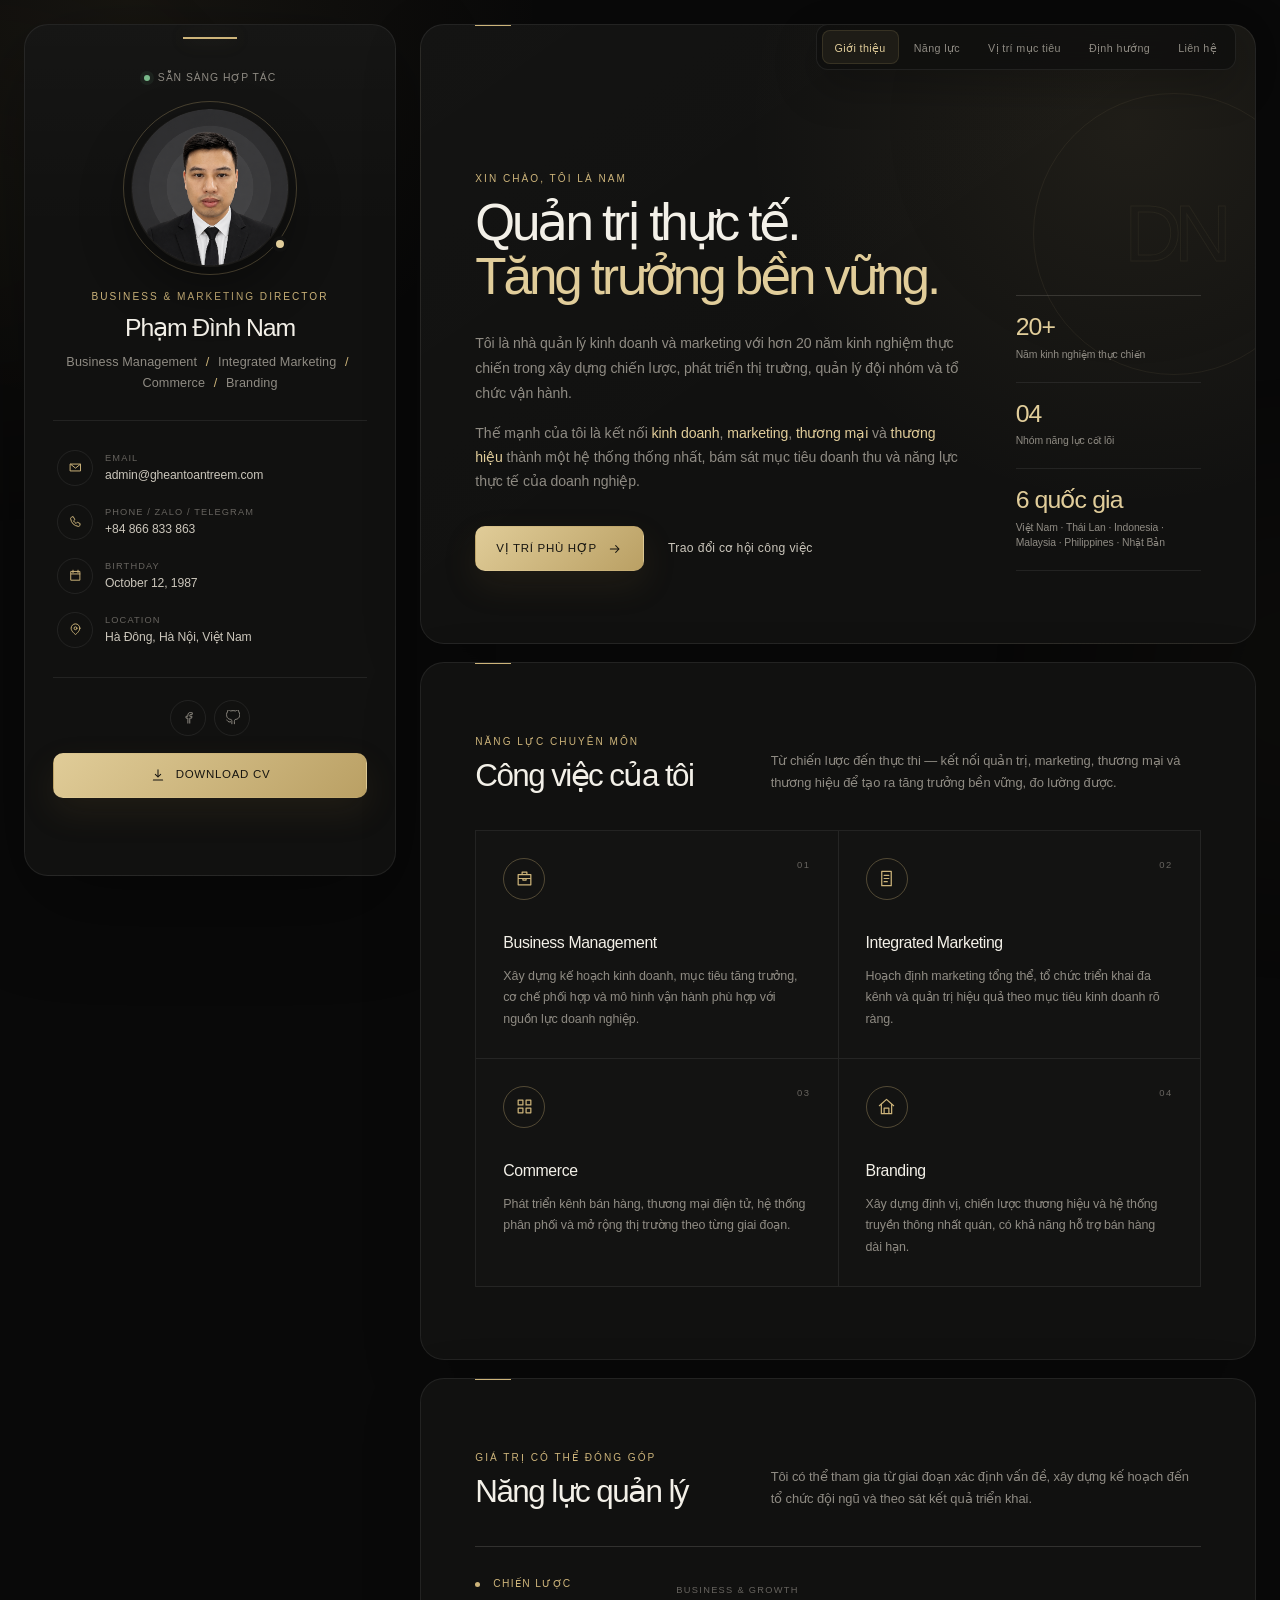
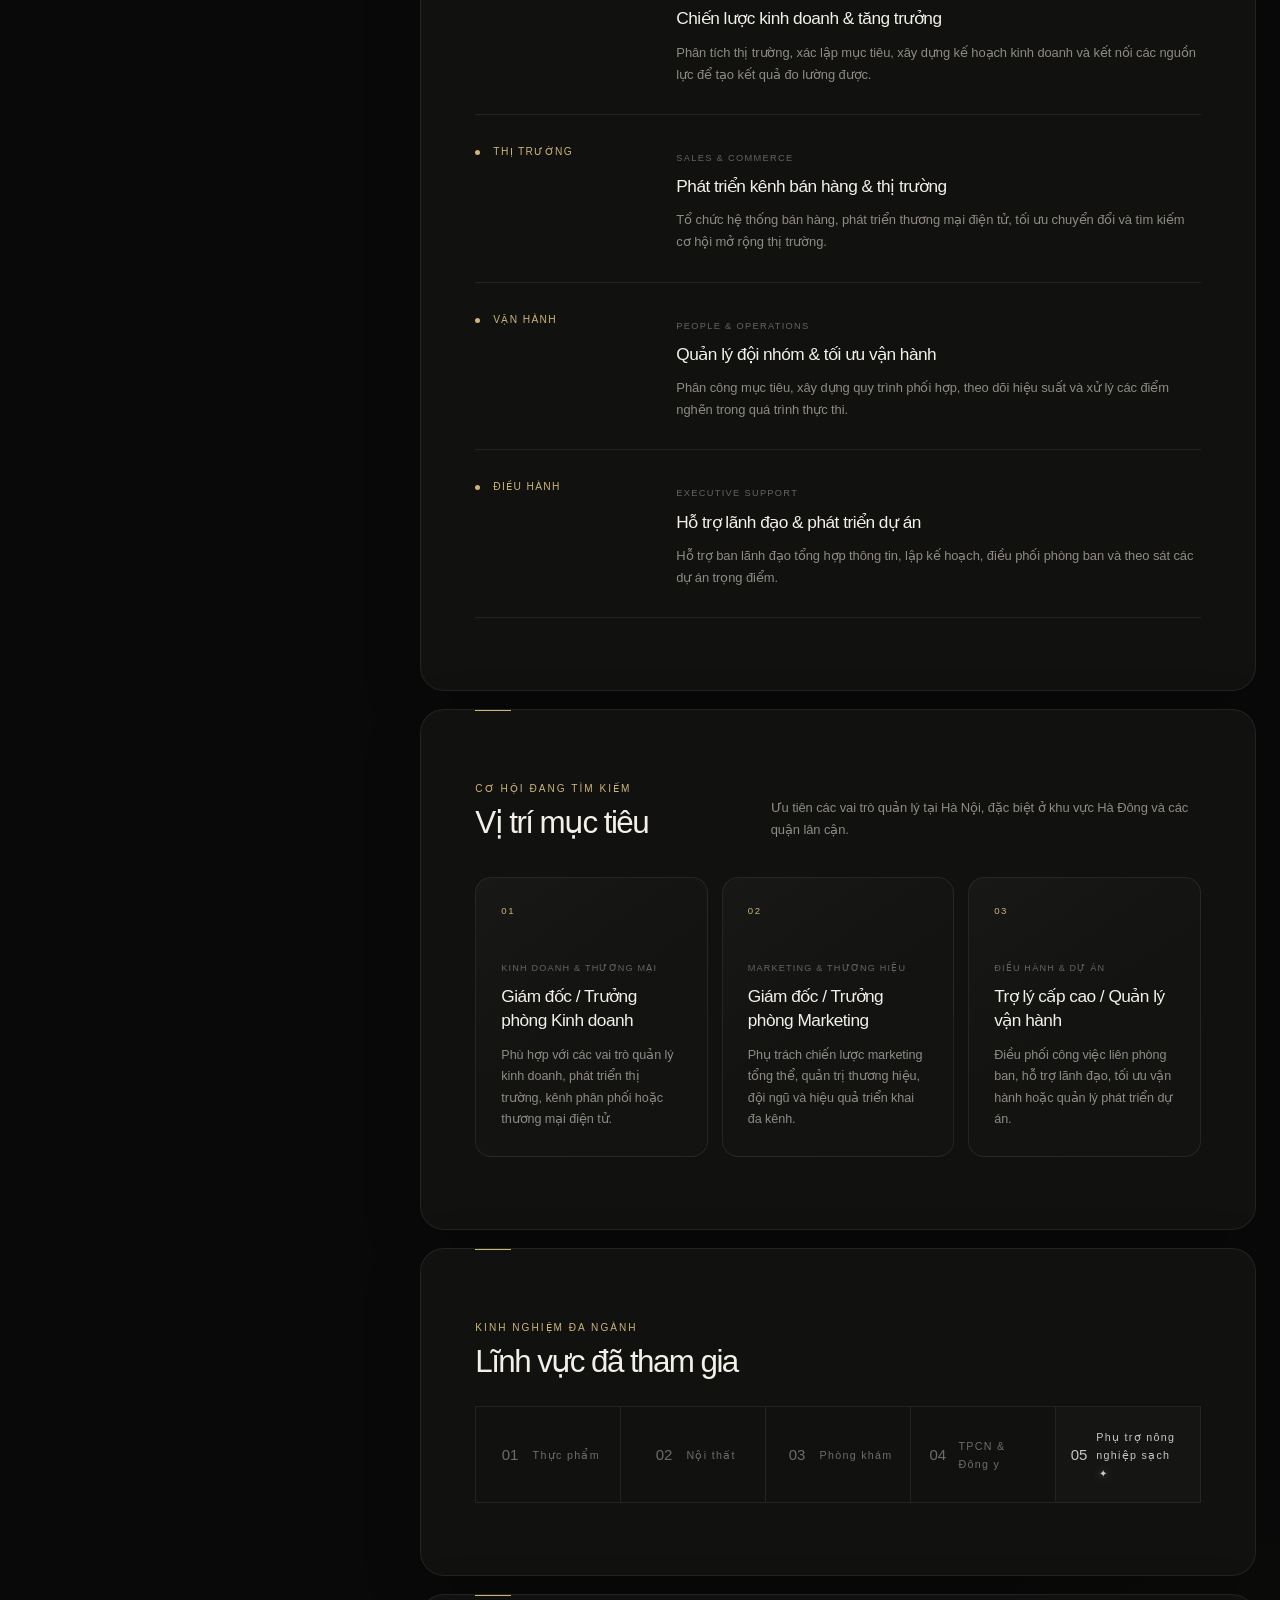
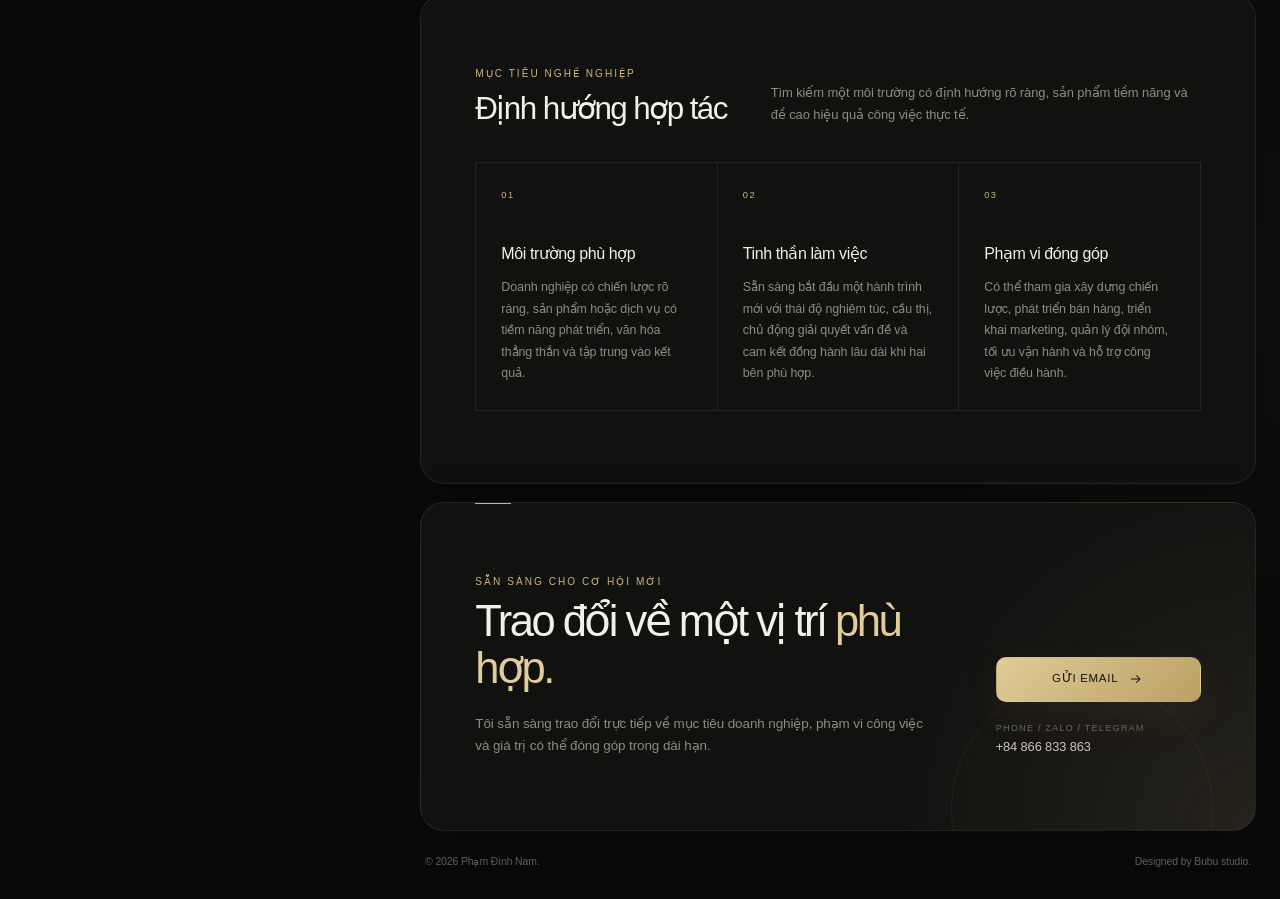
==== index.html @ d98afbf7 "Publish online CV" ====
<!doctype html>
<html lang="vi">
<head>
  <meta charset="utf-8">
  <meta name="viewport" content="width=device-width, initial-scale=1">
  <meta name="theme-color" content="#090909">
  <meta name="description" content="Portfolio của Phạm Đình Nam — Business & Marketing Director tại Hà Nội.">
  <title>Phạm Đình Nam — Business & Marketing Director</title>
  <link rel="stylesheet" href="styles.css?v=20260625-8">
  <script src="script.js" defer></script>
</head>
<body>
  <a class="skip-link" href="#main-content">Đi đến nội dung chính</a>

  <svg class="svg-sprite" aria-hidden="true">
    <symbol id="icon-mail" viewBox="0 0 24 24"><path d="M4 6.5h16v11H4z"/><path d="m4.5 7 7.5 6 7.5-6"/></symbol>
    <symbol id="icon-phone" viewBox="0 0 24 24"><path d="M8.5 4.5 11 9 8.8 11a15 15 0 0 0 4.2 4.2l2-2.2 4.5 2.5-.8 3.2c-.2.8-1 1.3-1.8 1.2A15.2 15.2 0 0 1 4.1 7.1C4 6.3 4.5 5.5 5.3 5.3z"/></symbol>
    <symbol id="icon-calendar" viewBox="0 0 24 24"><path d="M5 5.5h14v14H5z"/><path d="M8 3.5v4M16 3.5v4M5 9.5h14"/></symbol>
    <symbol id="icon-pin" viewBox="0 0 24 24"><path d="M19 10c0 5-7 10-7 10S5 15 5 10a7 7 0 1 1 14 0Z"/><circle cx="12" cy="10" r="2.3"/></symbol>
    <symbol id="icon-download" viewBox="0 0 24 24"><path d="M12 4v11m0 0 4-4m-4 4-4-4M5 19.5h14"/></symbol>
    <symbol id="icon-arrow" viewBox="0 0 24 24"><path d="M5 12h13m-5-5 5 5-5 5"/></symbol>
    <symbol id="icon-behance" viewBox="0 0 24 24"><path d="M4 6h7a4 4 0 0 1 0 8H4zm0 8h7.5a4 4 0 0 1 0 8H4zM15 8h5M14.5 16.5h6a4 4 0 1 0-1 3"/></symbol>
    <symbol id="icon-facebook" viewBox="0 0 24 24"><path d="M14 21v-8h3l.5-3H14V8.5c0-1 .4-1.5 1.7-1.5H18V4.3c-.7-.1-1.6-.3-2.8-.3C12.5 4 11 5.6 11 8.2V10H8v3h3v8"/></symbol>
    <symbol id="icon-github" viewBox="0 0 24 24"><path d="M9 19c-4.5 1.5-4.5-2.5-6-3m12 6v-3.9c0-1.1.4-2.1 1.1-2.9 3.6-.4 7.4-1.8 7.4-8A6.2 6.2 0 0 0 22 3c.1-1.2-.3-2.3-1-3 0 0-1.2-.4-4 1.5a15.8 15.8 0 0 0-8 0C6.2-.4 5 0 5 0c-.7.7-1.1 1.8-1 3a6.2 6.2 0 0 0-1.5 4.2c0 6.2 3.8 7.6 7.4 8 .7.8 1.1 1.8 1.1 2.9V22"/></symbol>
    <symbol id="icon-home" viewBox="0 0 24 24"><path d="m3 11 9-8 9 8"/><path d="M5.5 9.5V21h13V9.5M9 21v-7h6v7"/></symbol>
    <symbol id="icon-briefcase" viewBox="0 0 24 24"><path d="M4 7h16v13H4zM9 7V4h6v3M4 12h16M10 12v2h4v-2"/></symbol>
    <symbol id="icon-grid" viewBox="0 0 24 24"><rect x="4" y="4" width="6" height="6"/><rect x="14" y="4" width="6" height="6"/><rect x="4" y="14" width="6" height="6"/><rect x="14" y="14" width="6" height="6"/></symbol>
    <symbol id="icon-note" viewBox="0 0 24 24"><path d="M6 3h12v18H6zM9 8h6M9 12h6M9 16h4"/></symbol>
    <symbol id="icon-chat" viewBox="0 0 24 24"><path d="M4 5h16v12H9l-5 4z"/><path d="M8 10h8M8 13h5"/></symbol>
    <symbol id="icon-pen" viewBox="0 0 24 24"><path d="m4 20 4.5-1 10.8-10.8-3.5-3.5L5 15.5zM14.5 6l3.5 3.5"/></symbol>
    <symbol id="icon-cursor" viewBox="0 0 24 24"><path d="m5 3 14 9-6 1.5L10 20z"/></symbol>
    <symbol id="icon-wordpress" viewBox="0 0 24 24"><circle cx="12" cy="12" r="9"/><path d="m6.5 8 4 10 2.5-6-1.7-4m3.2 0 3 8M8 8h4M14 8h1"/></symbol>
    <symbol id="icon-code" viewBox="0 0 24 24"><path d="m8 7-5 5 5 5m8-10 5 5-5 5m-2-13-4 16"/></symbol>
  </svg>

  <div class="ambient ambient-one"></div>
  <div class="ambient ambient-two"></div>

  <div class="site-shell">
    <aside class="profile-card" aria-label="Thông tin cá nhân">
      <div class="profile-top">
        <div class="availability"><span></span>Sẵn sàng hợp tác</div>
        <div class="avatar-wrap">
          <div class="avatar">
            <img src="avatar.png" alt="Ảnh đại diện Phạm Đình Nam" width="1254" height="1254">
          </div>
          <span class="avatar-ring"></span>
        </div>
        <p class="eyebrow">Business &amp; Marketing Director</p>
        <h1>Phạm Đình Nam</h1>
        <p class="profile-role">Business Management <span>/</span> Integrated Marketing <span>/</span> Commerce <span>/</span> Branding</p>
      </div>

      <div class="profile-details">
        <a class="detail-row" href="mailto:admin@gheantoantreem.com">
          <span class="detail-icon"><svg><use href="#icon-mail"></use></svg></span>
          <span><small>Email</small><strong>admin@gheantoantreem.com</strong></span>
        </a>
        <a class="detail-row" href="tel:+84866833863">
          <span class="detail-icon"><svg><use href="#icon-phone"></use></svg></span>
          <span><small>Phone / Zalo / Telegram</small><strong>+84 866 833 863</strong></span>
        </a>
        <div class="detail-row">
          <span class="detail-icon"><svg><use href="#icon-calendar"></use></svg></span>
          <span><small>Birthday</small><strong>October 12, 1987</strong></span>
        </div>
        <div class="detail-row">
          <span class="detail-icon"><svg><use href="#icon-pin"></use></svg></span>
          <span><small>Location</small><strong>Hà Đông, Hà Nội, Việt Nam</strong></span>
        </div>
      </div>

      <div class="profile-actions">
        <div class="social-links" aria-label="Liên kết mạng xã hội">
          <a href="https://www.facebook.com/vsekya1460" target="_blank" rel="noreferrer" aria-label="Facebook">
            <svg><use href="#icon-facebook"></use></svg>
          </a>
          <a href="https://github.com/" target="_blank" rel="noreferrer" aria-label="GitHub">
            <svg><use href="#icon-github"></use></svg>
          </a>
        </div>
        <a class="button button-primary" href="cv-pham-dinh-nam.html" download="CV-Pham-Dinh-Nam.html">
          <svg><use href="#icon-download"></use></svg>
          Download CV
        </a>
      </div>
    </aside>

    <main id="main-content" class="main-card">
      <nav class="desktop-nav" aria-label="Điều hướng chính">
        <a class="active" href="#about">Giới thiệu</a>
        <a href="#experience">Năng lực</a>
        <a href="#portfolio">Vị trí mục tiêu</a>
        <a href="#blog">Định hướng</a>
        <a href="#contact">Liên hệ</a>
      </nav>

      <section id="about" class="section hero-section observed-section">
        <div class="hero-copy">
          <p class="section-kicker">Xin chào, tôi là Nam</p>
          <h2>Quản trị thực tế.<br><span>Tăng trưởng bền vững.</span></h2>
          <p class="hero-lead">Tôi là nhà quản lý kinh doanh và marketing với hơn 20 năm kinh nghiệm thực chiến trong xây dựng chiến lược, phát triển thị trường, quản lý đội nhóm và tổ chức vận hành.</p>
          <p>Thế mạnh của tôi là kết nối <a href="#services">kinh doanh</a>, <a href="#services">marketing</a>, <a href="#services">thương mại</a> và <a href="#services">thương hiệu</a> thành một hệ thống thống nhất, bám sát mục tiêu doanh thu và năng lực thực tế của doanh nghiệp.</p>
          <div class="hero-cta">
            <a class="button button-primary" href="#portfolio">Vị trí phù hợp <svg><use href="#icon-arrow"></use></svg></a>
            <a class="text-link" href="#contact">Trao đổi cơ hội công việc</a>
          </div>
        </div>
        <div class="hero-stats" aria-label="Điểm mạnh chuyên môn">
          <div><strong>20+</strong><span>Năm kinh nghiệm thực chiến</span></div>
          <div><strong>04</strong><span>Nhóm năng lực cốt lõi</span></div>
          <div><strong>6 quốc gia</strong><span>Việt Nam · Thái Lan · Indonesia · Malaysia · Philippines · Nhật Bản</span></div>
        </div>
      </section>

      <section id="services" class="section">
        <div class="section-heading">
          <div>
            <p class="section-kicker">Năng lực chuyên môn</p>
            <h2>Công việc của tôi</h2>
          </div>
          <p>Từ chiến lược đến thực thi — kết nối quản trị, marketing, thương mại và thương hiệu để tạo ra tăng trưởng bền vững, đo lường được.</p>
        </div>
        <div class="services-grid">
          <article class="service-card">
            <span class="service-number">01</span>
            <div class="service-icon"><svg><use href="#icon-briefcase"></use></svg></div>
            <h3>Business Management</h3>
            <p>Xây dựng kế hoạch kinh doanh, mục tiêu tăng trưởng, cơ chế phối hợp và mô hình vận hành phù hợp với nguồn lực doanh nghiệp.</p>
          </article>
          <article class="service-card">
            <span class="service-number">02</span>
            <div class="service-icon"><svg><use href="#icon-note"></use></svg></div>
            <h3>Integrated Marketing</h3>
            <p>Hoạch định marketing tổng thể, tổ chức triển khai đa kênh và quản trị hiệu quả theo mục tiêu kinh doanh rõ ràng.</p>
          </article>
          <article class="service-card">
            <span class="service-number">03</span>
            <div class="service-icon"><svg><use href="#icon-grid"></use></svg></div>
            <h3>Commerce</h3>
            <p>Phát triển kênh bán hàng, thương mại điện tử, hệ thống phân phối và mở rộng thị trường theo từng giai đoạn.</p>
          </article>
          <article class="service-card">
            <span class="service-number">04</span>
            <div class="service-icon"><svg><use href="#icon-home"></use></svg></div>
            <h3>Branding</h3>
            <p>Xây dựng định vị, chiến lược thương hiệu và hệ thống truyền thông nhất quán, có khả năng hỗ trợ bán hàng dài hạn.</p>
          </article>
        </div>
      </section>

      <section id="experience" class="section observed-section">
        <div class="section-heading">
          <div>
            <p class="section-kicker">Giá trị có thể đóng góp</p>
            <h2>Năng lực quản lý</h2>
          </div>
          <p>Tôi có thể tham gia từ giai đoạn xác định vấn đề, xây dựng kế hoạch đến tổ chức đội ngũ và theo sát kết quả triển khai.</p>
        </div>
        <div class="timeline">
          <article class="timeline-item">
            <div class="timeline-date">Chiến lược</div>
            <div class="timeline-content">
              <span>Business &amp; growth</span>
              <h3>Chiến lược kinh doanh &amp; tăng trưởng</h3>
              <p>Phân tích thị trường, xác lập mục tiêu, xây dựng kế hoạch kinh doanh và kết nối các nguồn lực để tạo kết quả đo lường được.</p>
            </div>
          </article>
          <article class="timeline-item">
            <div class="timeline-date">Thị trường</div>
            <div class="timeline-content">
              <span>Sales &amp; commerce</span>
              <h3>Phát triển kênh bán hàng &amp; thị trường</h3>
              <p>Tổ chức hệ thống bán hàng, phát triển thương mại điện tử, tối ưu chuyển đổi và tìm kiếm cơ hội mở rộng thị trường.</p>
            </div>
          </article>
          <article class="timeline-item">
            <div class="timeline-date">Vận hành</div>
            <div class="timeline-content">
              <span>People &amp; operations</span>
              <h3>Quản lý đội nhóm &amp; tối ưu vận hành</h3>
              <p>Phân công mục tiêu, xây dựng quy trình phối hợp, theo dõi hiệu suất và xử lý các điểm nghẽn trong quá trình thực thi.</p>
            </div>
          </article>
          <article class="timeline-item">
            <div class="timeline-date">Điều hành</div>
            <div class="timeline-content">
              <span>Executive support</span>
              <h3>Hỗ trợ lãnh đạo &amp; phát triển dự án</h3>
              <p>Hỗ trợ ban lãnh đạo tổng hợp thông tin, lập kế hoạch, điều phối phòng ban và theo sát các dự án trọng điểm.</p>
            </div>
          </article>
        </div>
      </section>

      <section id="portfolio" class="section observed-section">
        <div class="section-heading">
          <div>
            <p class="section-kicker">Cơ hội đang tìm kiếm</p>
            <h2>Vị trí mục tiêu</h2>
          </div>
          <p>Ưu tiên các vai trò quản lý tại Hà Nội, đặc biệt ở khu vực Hà Đông và các quận lân cận.</p>
        </div>
        <div class="role-target-grid">
          <article class="role-target-card">
            <span>01</span>
            <div>
              <small>Kinh doanh &amp; thương mại</small>
              <h3>Giám đốc / Trưởng phòng Kinh doanh</h3>
              <p>Phù hợp với các vai trò quản lý kinh doanh, phát triển thị trường, kênh phân phối hoặc thương mại điện tử.</p>
            </div>
          </article>
          <article class="role-target-card">
            <span>02</span>
            <div>
              <small>Marketing &amp; thương hiệu</small>
              <h3>Giám đốc / Trưởng phòng Marketing</h3>
              <p>Phụ trách chiến lược marketing tổng thể, quản trị thương hiệu, đội ngũ và hiệu quả triển khai đa kênh.</p>
            </div>
          </article>
          <article class="role-target-card">
            <span>03</span>
            <div>
              <small>Điều hành &amp; dự án</small>
              <h3>Trợ lý cấp cao / Quản lý vận hành</h3>
              <p>Điều phối công việc liên phòng ban, hỗ trợ lãnh đạo, tối ưu vận hành hoặc quản lý phát triển dự án.</p>
            </div>
          </article>
        </div>
      </section>

      <section class="section partners-section">
        <div class="section-heading compact">
          <div>
            <p class="section-kicker">Kinh nghiệm đa ngành</p>
            <h2>Lĩnh vực đã tham gia</h2>
          </div>
        </div>
        <div class="partner-scroll" aria-label="Các lĩnh vực kinh nghiệm">
          <div class="partner-logo"><span class="logo-symbol">01</span><strong>Thực phẩm</strong></div>
          <div class="partner-logo"><span class="logo-symbol">02</span><strong>Nội thất</strong></div>
          <div class="partner-logo"><span class="logo-symbol">03</span><strong>Phòng khám</strong></div>
          <div class="partner-logo"><span class="logo-symbol">04</span><strong>TPCN &amp; Đông y</strong></div>
          <div class="partner-logo partner-priority"><span class="logo-symbol">05</span><strong>Phụ trợ nông nghiệp sạch <span class="priority-star" aria-label="Lĩnh vực ưu tiên">✦</span></strong></div>
        </div>
      </section>

      <section id="blog" class="section observed-section">
        <div class="section-heading">
          <div>
            <p class="section-kicker">Mục tiêu nghề nghiệp</p>
            <h2>Định hướng hợp tác</h2>
          </div>
          <p>Tìm kiếm một môi trường có định hướng rõ ràng, sản phẩm tiềm năng và đề cao hiệu quả công việc thực tế.</p>
        </div>
        <div class="career-note-grid">
          <article class="career-note">
            <span>01</span>
            <h3>Môi trường phù hợp</h3>
            <p>Doanh nghiệp có chiến lược rõ ràng, sản phẩm hoặc dịch vụ có tiềm năng phát triển, văn hóa thẳng thắn và tập trung vào kết quả.</p>
          </article>
          <article class="career-note">
            <span>02</span>
            <h3>Tinh thần làm việc</h3>
            <p>Sẵn sàng bắt đầu một hành trình mới với thái độ nghiêm túc, cầu thị, chủ động giải quyết vấn đề và cam kết đồng hành lâu dài khi hai bên phù hợp.</p>
          </article>
          <article class="career-note">
            <span>03</span>
            <h3>Phạm vi đóng góp</h3>
            <p>Có thể tham gia xây dựng chiến lược, phát triển bán hàng, triển khai marketing, quản lý đội nhóm, tối ưu vận hành và hỗ trợ công việc điều hành.</p>
          </article>
        </div>
      </section>

      <section id="contact" class="section contact-section observed-section">
        <div class="contact-copy">
          <p class="section-kicker">Sẵn sàng cho cơ hội mới</p>
          <h2>Trao đổi về một vị trí <span>phù hợp.</span></h2>
          <p>Tôi sẵn sàng trao đổi trực tiếp về mục tiêu doanh nghiệp, phạm vi công việc và giá trị có thể đóng góp trong dài hạn.</p>
        </div>
        <div class="contact-actions">
          <a class="button button-primary" href="mailto:admin@gheantoantreem.com">Gửi email <svg><use href="#icon-arrow"></use></svg></a>
          <a class="contact-phone" href="tel:+84866833863"><small>Phone / Zalo / Telegram</small><strong>+84 866 833 863</strong></a>
        </div>
      </section>

      <footer class="footer">
        <p>© <span id="current-year">2026</span> Phạm Đình Nam.</p>
        <p>Designed by Bubu studio.</p>
      </footer>
    </main>
  </div>

  <nav class="bottom-nav" aria-label="Điều hướng mobile">
    <a class="active" href="#about"><svg><use href="#icon-home"></use></svg><span>Giới thiệu</span></a>
    <a href="#experience"><svg><use href="#icon-briefcase"></use></svg><span>Năng lực</span></a>
    <a href="#portfolio"><svg><use href="#icon-grid"></use></svg><span>Vị trí</span></a>
    <a href="#blog"><svg><use href="#icon-note"></use></svg><span>Định hướng</span></a>
    <a href="#contact"><svg><use href="#icon-chat"></use></svg><span>Liên hệ</span></a>
  </nav>
</body>
</html>
---- styles.css ----
:root {
  --bg: #090909;
  --panel: #111110;
  --panel-raised: #151514;
  --surface: #191918;
  --surface-soft: #131312;
  --text: #f3f0e8;
  --text-soft: #cbc6bb;
  --muted: #8f8b83;
  --muted-dark: #67645f;
  --champagne: #cdb47a;
  --champagne-light: #e1cd9a;
  --champagne-soft: rgba(205, 180, 122, .09);
  --line: rgba(243, 240, 232, .08);
  --line-strong: rgba(243, 240, 232, .14);
  --line-gold: rgba(205, 180, 122, .34);
  --shadow: 0 30px 90px rgba(0, 0, 0, .35);
  --radius-xl: 24px;
  --radius-lg: 16px;
  --radius-md: 12px;
  --max-width: 1440px;
  --ease: cubic-bezier(.22, .75, .25, 1);
}

* {
  box-sizing: border-box;
}

html {
  scroll-behavior: smooth;
  scroll-padding-top: 100px;
}

body {
  margin: 0;
  color: var(--text);
  background:
    radial-gradient(circle at 10% 0%, rgba(205, 180, 122, .07), transparent 26rem),
    radial-gradient(circle at 100% 85%, rgba(205, 180, 122, .035), transparent 28rem),
    var(--bg);
  font-family: "Helvetica Neue", "SF Pro Display", Helvetica, Arial, sans-serif;
  font-size: 15px;
  font-weight: 400;
  line-height: 1.7;
  letter-spacing: -.006em;
  -webkit-font-smoothing: antialiased;
  text-rendering: optimizeLegibility;
}

body::before {
  position: fixed;
  inset: 0;
  z-index: -2;
  pointer-events: none;
  content: "";
  opacity: .16;
  background-image:
    linear-gradient(rgba(255, 255, 255, .012) 1px, transparent 1px),
    linear-gradient(90deg, rgba(255, 255, 255, .012) 1px, transparent 1px);
  background-size: 72px 72px;
  mask-image: linear-gradient(to bottom, #000, transparent 75%);
}

a {
  color: inherit;
  text-decoration: none;
}

a,
button {
  -webkit-tap-highlight-color: transparent;
}

a:focus-visible,
button:focus-visible {
  outline: 1px solid var(--champagne-light);
  outline-offset: 4px;
}

svg {
  width: 1.25rem;
  height: 1.25rem;
  fill: none;
  stroke: currentColor;
  stroke-width: 1.55;
  stroke-linecap: round;
  stroke-linejoin: round;
}

.svg-sprite {
  position: absolute;
  width: 0;
  height: 0;
  overflow: hidden;
}

.skip-link {
  position: fixed;
  top: 12px;
  left: 12px;
  z-index: 100;
  padding: 9px 14px;
  color: #111;
  background: var(--champagne-light);
  border-radius: 8px;
  transform: translateY(-160%);
}

.skip-link:focus {
  transform: translateY(0);
}

.ambient {
  position: fixed;
  z-index: -1;
  width: 22rem;
  height: 22rem;
  pointer-events: none;
  background: var(--champagne);
  border-radius: 50%;
  filter: blur(130px);
  opacity: .035;
}

.ambient-one {
  top: 5%;
  left: -12rem;
}

.ambient-two {
  right: -12rem;
  bottom: 5%;
}

.site-shell {
  display: grid;
  grid-template-columns: minmax(330px, 372px) minmax(0, 1fr);
  gap: 24px;
  width: min(calc(100% - 48px), var(--max-width));
  margin: 0 auto;
  padding: 24px 0;
  align-items: start;
}

.profile-card {
  position: sticky;
  top: 24px;
  height: calc(100vh - 48px);
  min-height: 0;
  padding: 12px 28px 28px;
  overflow-x: hidden;
  overflow-y: auto;
  scrollbar-width: thin;
  scrollbar-color: rgba(205, 180, 122, .25) transparent;
  background:
    linear-gradient(180deg, rgba(255, 255, 255, .018), transparent 25%),
    var(--panel);
  border: 1px solid var(--line);
  border-radius: var(--radius-xl);
  box-shadow: var(--shadow);
}

.profile-card::-webkit-scrollbar {
  width: 4px;
}

.profile-card::-webkit-scrollbar-thumb {
  background: rgba(205, 180, 122, .25);
  border-radius: 99px;
}

.profile-card::before {
  display: block;
  width: 54px;
  height: 2px;
  margin: 0 auto 24px;
  content: "";
  background: var(--champagne);
  box-shadow: 0 0 20px rgba(205, 180, 122, .25);
}

.profile-top {
  padding: 0 0 25px;
  text-align: center;
  border-bottom: 1px solid var(--line);
}

.availability {
  display: inline-flex;
  gap: 8px;
  align-items: center;
  margin-bottom: 22px;
  color: var(--muted);
  font-size: .65rem;
  font-weight: 500;
  letter-spacing: .09em;
  text-transform: uppercase;
}

.availability span {
  width: 6px;
  height: 6px;
  background: #79b98a;
  border-radius: 50%;
  box-shadow: 0 0 0 4px rgba(121, 185, 138, .08);
}

.avatar-wrap {
  position: relative;
  width: 158px;
  height: 158px;
  margin: 0 auto 23px;
}

.avatar-wrap::before {
  position: absolute;
  inset: -8px;
  z-index: 2;
  pointer-events: none;
  content: "";
  border: 1px solid rgba(205, 180, 122, .28);
  border-radius: 50%;
}

.avatar {
  position: relative;
  z-index: 1;
  display: grid;
  width: 100%;
  height: 100%;
  overflow: hidden;
  color: #171612;
  background: #1b1a18;
  border: 0;
  border-radius: 50%;
  box-shadow: 0 22px 50px rgba(0, 0, 0, .38);
  place-items: center;
}

.avatar::before,
.avatar::after {
  display: none;
}

.avatar::before {
  right: -28px;
  bottom: -30px;
  width: 120px;
  height: 120px;
  background: rgba(255, 255, 255, .13);
}

.avatar::after {
  top: -38px;
  left: -22px;
  width: 100px;
  height: 100px;
  border: 1px solid rgba(20, 20, 20, .14);
}

.avatar span {
  position: relative;
  z-index: 2;
  font-size: 3.1rem;
  font-weight: 600;
  line-height: 1;
  letter-spacing: -.1em;
}

.avatar img {
  position: relative;
  z-index: 2;
  display: block;
  width: 100%;
  height: 100%;
  object-fit: cover;
  object-position: center;
}

.avatar-ring {
  position: absolute;
  right: 1px;
  bottom: 15px;
  z-index: 3;
  width: 16px;
  height: 16px;
  background: var(--champagne-light);
  border: 4px solid var(--panel);
  border-radius: 50%;
}

.eyebrow,
.section-kicker {
  margin: 0 0 9px;
  color: var(--champagne);
  font-size: .63rem;
  font-weight: 500;
  letter-spacing: .2em;
  line-height: 1.4;
  text-transform: uppercase;
}

.profile-top h1 {
  margin: 0;
  font-size: clamp(1.55rem, 1.8vw, 1.82rem);
  font-weight: 500;
  line-height: 1.2;
  letter-spacing: -.045em;
}

.profile-role {
  margin: 9px 0 0;
  color: var(--muted);
  font-size: .79rem;
  letter-spacing: .01em;
}

.profile-role span {
  padding: 0 5px;
  color: var(--champagne);
}

.profile-details {
  display: grid;
  gap: 4px;
  padding: 22px 0;
  border-bottom: 1px solid var(--line);
}

.detail-row {
  display: grid;
  grid-template-columns: 36px minmax(0, 1fr);
  gap: 12px;
  align-items: center;
  min-width: 0;
  padding: 7px 4px;
  border-radius: 9px;
  transition: background .2s ease;
}

a.detail-row:hover {
  background: rgba(255, 255, 255, .025);
}

a.detail-row:hover strong {
  color: var(--champagne-light);
}

.detail-icon {
  display: grid;
  width: 36px;
  height: 36px;
  color: var(--champagne);
  border: 1px solid var(--line);
  border-radius: 50%;
  place-items: center;
}

.detail-icon svg {
  width: 15px;
  height: 15px;
}

.detail-row span:last-child {
  min-width: 0;
}

.detail-row small,
.detail-row strong {
  display: block;
}

.detail-row small {
  margin-bottom: 1px;
  color: var(--muted-dark);
  font-size: .58rem;
  font-weight: 500;
  letter-spacing: .12em;
  line-height: 1.4;
  text-transform: uppercase;
}

.detail-row strong {
  overflow: hidden;
  color: var(--text-soft);
  font-size: .76rem;
  font-weight: 400;
  line-height: 1.5;
  text-overflow: ellipsis;
  transition: color .2s ease;
}

.profile-actions {
  display: grid;
  gap: 17px;
  padding-top: 22px;
}

.social-links {
  display: flex;
  gap: 8px;
  justify-content: center;
}

.social-links a {
  display: grid;
  width: 36px;
  height: 36px;
  color: var(--muted);
  border: 1px solid var(--line);
  border-radius: 50%;
  place-items: center;
  transition: color .22s ease, border-color .22s ease, transform .22s var(--ease);
}

.social-links a:hover {
  color: var(--champagne-light);
  border-color: var(--line-gold);
  transform: translateY(-2px);
}

.social-links svg {
  width: 15px;
  height: 15px;
}

.button {
  display: inline-flex;
  gap: 10px;
  align-items: center;
  justify-content: center;
  min-height: 45px;
  padding: 0 20px;
  color: var(--text);
  background: transparent;
  border: 1px solid var(--line-strong);
  border-radius: 10px;
  font-size: .72rem;
  font-weight: 500;
  letter-spacing: .06em;
  line-height: 1;
  text-transform: uppercase;
  transition: transform .22s var(--ease), border-color .22s ease, background .22s ease, color .22s ease;
}

.button:hover {
  transform: translateY(-2px);
}

.button-primary {
  color: #171510;
  background: linear-gradient(135deg, #e0cc98, #baa064);
  border-color: transparent;
  box-shadow: 0 14px 34px rgba(141, 112, 51, .13);
}

.button-primary:hover {
  background: linear-gradient(135deg, #ead9ad, #cbb174);
  box-shadow: 0 16px 38px rgba(141, 112, 51, .19);
}

.button svg {
  width: 16px;
  height: 16px;
  transition: transform .22s var(--ease);
}

.button:hover svg {
  transform: translateX(3px);
}

.main-card {
  position: relative;
  min-width: 0;
  align-self: start;
}

.desktop-nav {
  position: sticky;
  top: 24px;
  z-index: 20;
  display: flex;
  gap: 2px;
  height: 46px;
  width: max-content;
  max-width: calc(100% - 48px);
  margin: 0 20px -46px auto;
  padding: 5px;
  background: rgba(15, 15, 14, .82);
  border: 1px solid var(--line);
  border-radius: 12px;
  box-shadow: 0 16px 44px rgba(0, 0, 0, .24);
  backdrop-filter: blur(18px);
}

.desktop-nav a {
  padding: 8px 12px;
  color: var(--muted);
  border: 1px solid transparent;
  border-radius: 8px;
  font-size: .67rem;
  font-weight: 500;
  letter-spacing: .035em;
  transition: color .2s ease, background .2s ease, border-color .2s ease;
}

.desktop-nav a:hover {
  color: var(--text);
}

.desktop-nav a.active {
  color: var(--champagne-light);
  background: rgba(205, 180, 122, .075);
  border-color: rgba(205, 180, 122, .14);
}

.section {
  position: relative;
  padding: 72px 6.5%;
  background: var(--panel);
  border: 1px solid var(--line);
  border-radius: var(--radius-xl);
  box-shadow: 0 18px 60px rgba(0, 0, 0, .18);
  scroll-margin-top: 90px;
}

.section + .section {
  margin-top: 18px;
}

.section::before {
  position: absolute;
  top: 0;
  left: 6.5%;
  width: 36px;
  height: 1px;
  content: "";
  background: var(--champagne);
}

.hero-section {
  display: grid;
  grid-template-columns: minmax(0, 1fr) 185px;
  gap: 7%;
  align-items: end;
  min-height: 620px;
  padding-top: 110px;
  overflow: hidden;
  background:
    radial-gradient(circle at 85% 16%, rgba(205, 180, 122, .08), transparent 24rem),
    linear-gradient(145deg, rgba(255, 255, 255, .012), transparent 55%),
    var(--panel);
}

.hero-section::after {
  position: absolute;
  top: 68px;
  right: -60px;
  width: 280px;
  height: 280px;
  pointer-events: none;
  content: "DN";
  color: transparent;
  border: 1px solid rgba(205, 180, 122, .08);
  border-radius: 50%;
  font-size: 5rem;
  font-weight: 300;
  letter-spacing: -.1em;
  line-height: 280px;
  text-align: center;
  -webkit-text-stroke: 1px rgba(205, 180, 122, .07);
}

.hero-copy {
  position: relative;
  z-index: 1;
  max-width: 700px;
}

.hero-copy h2 {
  margin: 0 0 27px;
  max-width: 650px;
  font-size: clamp(2.65rem, 4vw, 4.35rem);
  font-weight: 400;
  line-height: 1.06;
  letter-spacing: -.06em;
}

.hero-copy h2 span,
.contact-copy h2 span {
  color: var(--champagne-light);
  font-weight: 300;
}

.hero-copy > p:not(.section-kicker) {
  max-width: 630px;
  margin: 0 0 16px;
  color: var(--muted);
  font-size: .88rem;
}

.hero-copy .hero-lead {
  color: var(--text-soft);
  font-size: clamp(.96rem, 1.1vw, 1.05rem);
  line-height: 1.78;
}

.hero-copy p a {
  position: relative;
  color: var(--champagne-light);
}

.hero-copy p a::after,
.text-link::after {
  position: absolute;
  right: 0;
  bottom: -2px;
  left: 0;
  height: 1px;
  content: "";
  background: currentColor;
  transform: scaleX(0);
  transform-origin: right;
  transition: transform .25s var(--ease);
}

.hero-copy p a:hover::after,
.text-link:hover::after {
  transform: scaleX(1);
  transform-origin: left;
}

.hero-cta {
  display: flex;
  gap: 24px;
  align-items: center;
  margin-top: 32px;
}

.text-link {
  position: relative;
  display: inline-flex;
  gap: 8px;
  align-items: center;
  color: var(--text-soft);
  font-size: .76rem;
  font-weight: 500;
  letter-spacing: .03em;
}

.text-link svg {
  width: 15px;
}

.hero-stats {
  position: relative;
  z-index: 1;
  display: grid;
  border-top: 1px solid var(--line-strong);
}

.hero-stats div {
  padding: 19px 0;
  border-bottom: 1px solid var(--line);
}

.hero-stats strong,
.hero-stats span {
  display: block;
}

.hero-stats strong {
  margin-bottom: 7px;
  color: var(--champagne-light);
  font-size: 1.55rem;
  font-weight: 300;
  line-height: 1;
  letter-spacing: -.035em;
}

.hero-stats span {
  color: var(--muted);
  font-size: .65rem;
  line-height: 1.5;
}

.section-heading {
  display: flex;
  gap: 40px;
  align-items: end;
  justify-content: space-between;
  margin-bottom: 36px;
}

.section-heading.compact {
  margin-bottom: 27px;
}

.section-heading h2 {
  margin: 0;
  font-size: clamp(1.85rem, 2.45vw, 2.65rem);
  font-weight: 400;
  line-height: 1.14;
  letter-spacing: -.05em;
}

.section-heading > p {
  max-width: 430px;
  margin: 0;
  color: var(--muted);
  font-size: .81rem;
}

.services-grid {
  display: grid;
  grid-template-columns: repeat(2, minmax(0, 1fr));
  border-top: 1px solid var(--line);
  border-left: 1px solid var(--line);
}

.service-card {
  position: relative;
  min-height: 228px;
  padding: 27px;
  overflow: hidden;
  background: rgba(255, 255, 255, .008);
  border-right: 1px solid var(--line);
  border-bottom: 1px solid var(--line);
  transition: background .28s ease, box-shadow .28s ease;
}

.service-card::after {
  position: absolute;
  right: -80px;
  bottom: -90px;
  width: 170px;
  height: 170px;
  content: "";
  background: var(--champagne);
  border-radius: 50%;
  filter: blur(80px);
  opacity: 0;
  transition: opacity .3s ease;
}

.service-card:hover {
  z-index: 1;
  background: rgba(205, 180, 122, .035);
  box-shadow: inset 0 0 0 1px rgba(205, 180, 122, .16);
}

.service-card:hover::after {
  opacity: .06;
}

.service-number {
  position: absolute;
  top: 26px;
  right: 27px;
  color: var(--muted-dark);
  font-size: .59rem;
  font-weight: 500;
  letter-spacing: .16em;
}

.service-icon {
  display: grid;
  width: 42px;
  height: 42px;
  margin-bottom: 30px;
  color: var(--champagne);
  border: 1px solid var(--line-gold);
  border-radius: 50%;
  place-items: center;
}

.service-icon svg {
  width: 19px;
  height: 19px;
}

.service-card h3 {
  margin: 0 0 9px;
  font-size: .99rem;
  font-weight: 500;
  letter-spacing: -.025em;
}

.service-card p {
  max-width: 360px;
  margin: 0;
  color: var(--muted);
  font-size: .78rem;
  line-height: 1.72;
}

.timeline {
  border-top: 1px solid var(--line-strong);
}

.timeline-item {
  position: relative;
  display: grid;
  grid-template-columns: 145px 1fr;
  gap: 38px;
  padding: 28px 0 28px 18px;
  border-bottom: 1px solid var(--line);
  transition: background .22s ease;
}

.timeline-item::before {
  position: absolute;
  top: 35px;
  left: 0;
  width: 5px;
  height: 5px;
  content: "";
  background: var(--champagne);
  border-radius: 50%;
}

.timeline-item:hover {
  background: linear-gradient(90deg, rgba(205, 180, 122, .035), transparent 60%);
}

.timeline-date {
  color: var(--champagne);
  font-size: .64rem;
  font-weight: 500;
  letter-spacing: .13em;
  text-transform: uppercase;
}

.timeline-content span {
  color: var(--muted-dark);
  font-size: .58rem;
  font-weight: 500;
  letter-spacing: .14em;
  text-transform: uppercase;
}

.timeline-content h3 {
  margin: 4px 0 8px;
  font-size: 1.08rem;
  font-weight: 500;
  letter-spacing: -.03em;
}

.timeline-content p {
  max-width: 680px;
  margin: 0;
  color: var(--muted);
  font-size: .81rem;
}

.portfolio-grid {
  display: grid;
  grid-template-columns: repeat(2, minmax(0, 1fr));
  gap: 14px;
}

.project-featured {
  grid-column: 1 / -1;
}

.project-card {
  overflow: hidden;
  background: var(--surface-soft);
  border: 1px solid var(--line);
  border-radius: var(--radius-lg);
  transition: border-color .3s ease, transform .3s var(--ease), box-shadow .3s ease;
}

.project-card:hover {
  border-color: var(--line-gold);
  box-shadow: 0 24px 55px rgba(0, 0, 0, .24);
  transform: translateY(-3px);
}

.project-visual {
  position: relative;
  display: grid;
  min-height: 270px;
  overflow: hidden;
  border-bottom: 1px solid var(--line);
  place-items: center;
}

.project-featured .project-visual {
  min-height: 345px;
}

.visual-one {
  background:
    linear-gradient(rgba(255,255,255,.018) 1px, transparent 1px),
    linear-gradient(90deg, rgba(255,255,255,.018) 1px, transparent 1px),
    radial-gradient(circle at 78% 18%, rgba(205, 180, 122, .2), transparent 26%),
    linear-gradient(135deg, #252420, #0e0e0d 75%);
  background-size: 44px 44px, 44px 44px, auto, auto;
}

.mock-window {
  position: relative;
  display: block;
  width: 70%;
  height: 70%;
  padding: 30px;
  background: rgba(8, 8, 8, .9);
  border: 1px solid rgba(255, 255, 255, .13);
  border-radius: 10px;
  box-shadow: 30px 35px 70px rgba(0, 0, 0, .35);
  transform: perspective(900px) rotateY(-5deg) rotateX(3deg);
}

.mock-window i {
  display: inline-block;
  width: 5px;
  height: 5px;
  margin-right: 4px;
  background: #56544f;
  border-radius: 50%;
}

.mock-window b {
  position: absolute;
  bottom: 32px;
  left: 32px;
  color: var(--champagne-light);
  font-size: clamp(1.8rem, 4.4vw, 3.9rem);
  font-weight: 300;
  line-height: .9;
  letter-spacing: -.075em;
}

.visual-two {
  background:
    linear-gradient(45deg, transparent 48%, rgba(20, 18, 13, .06) 49%, rgba(20, 18, 13, .06) 51%, transparent 52%),
    linear-gradient(145deg, #a88c50, #d6c18e);
  background-size: 30px 30px, auto;
}

.brand-mark {
  color: #191713;
  font-size: 6.5rem;
  font-weight: 300;
  line-height: 1;
  letter-spacing: -.13em;
}

.brand-mark span {
  font-size: 2.1rem;
  vertical-align: top;
}

.visual-three {
  background:
    radial-gradient(circle at 18% 82%, rgba(205, 180, 122, .14), transparent 29%),
    #20201e;
}

.phone-mock {
  position: absolute;
  display: block;
  width: 126px;
  height: 232px;
  padding: 17px;
  color: #171612;
  background: #ddd5c2;
  border: 5px solid #0d0d0c;
  border-radius: 22px;
  box-shadow: 0 25px 50px rgba(0, 0, 0, .36);
  transform: translateX(-45px) rotate(-6deg);
}

.phone-mock.second {
  color: var(--champagne-light);
  background: #10100f;
  transform: translateX(60px) translateY(17px) rotate(6deg);
}

.phone-mock i {
  display: block;
  width: 32px;
  height: 4px;
  margin: 0 auto 59px;
  background: currentColor;
  border-radius: 10px;
  opacity: .25;
}

.phone-mock b {
  font-size: 1.12rem;
  font-weight: 400;
  line-height: 1;
  letter-spacing: -.055em;
}

.project-info {
  display: flex;
  gap: 16px;
  align-items: center;
  justify-content: space-between;
  padding: 19px 21px 21px;
}

.project-info span:first-child {
  color: var(--champagne);
  font-size: .57rem;
  font-weight: 500;
  letter-spacing: .13em;
  text-transform: uppercase;
}

.project-info h3 {
  margin: 4px 0 0;
  font-size: .95rem;
  font-weight: 500;
  letter-spacing: -.025em;
}

.round-arrow {
  display: grid;
  flex: 0 0 auto;
  width: 34px;
  height: 34px;
  color: var(--muted);
  border: 1px solid var(--line-strong);
  border-radius: 50%;
  place-items: center;
  transition: color .25s ease, background .25s ease, border-color .25s ease, transform .25s var(--ease);
}

.project-card:hover .round-arrow {
  color: #15130e;
  background: var(--champagne-light);
  border-color: var(--champagne-light);
  transform: rotate(-35deg);
}

.round-arrow svg {
  width: 14px;
}

.role-target-grid {
  display: grid;
  grid-template-columns: repeat(3, minmax(0, 1fr));
  gap: 14px;
}

.role-target-card {
  position: relative;
  min-height: 245px;
  padding: 25px;
  overflow: hidden;
  background:
    linear-gradient(145deg, rgba(255, 255, 255, .018), transparent 50%),
    var(--surface-soft);
  border: 1px solid var(--line);
  border-radius: var(--radius-lg);
  transition: border-color .25s ease, background .25s ease, transform .25s var(--ease);
}

.role-target-card:hover {
  background:
    linear-gradient(145deg, rgba(205, 180, 122, .045), transparent 55%),
    var(--surface-soft);
  border-color: var(--line-gold);
  transform: translateY(-3px);
}

.role-target-card > span {
  display: block;
  margin-bottom: 42px;
  color: var(--champagne);
  font-size: .6rem;
  font-weight: 500;
  letter-spacing: .16em;
}

.role-target-card small {
  display: block;
  margin-bottom: 8px;
  color: var(--muted-dark);
  font-size: .57rem;
  font-weight: 500;
  letter-spacing: .13em;
  text-transform: uppercase;
}

.role-target-card h3 {
  margin: 0 0 12px;
  font-size: 1.08rem;
  font-weight: 500;
  line-height: 1.38;
  letter-spacing: -.03em;
}

.role-target-card p {
  margin: 0;
  color: var(--muted);
  font-size: .79rem;
  line-height: 1.7;
}

.partner-scroll {
  display: grid;
  grid-template-columns: repeat(5, minmax(130px, 1fr));
  border-top: 1px solid var(--line);
  border-left: 1px solid var(--line);
}

.partner-logo {
  display: flex;
  gap: 9px;
  align-items: center;
  justify-content: center;
  min-height: 96px;
  padding: 15px;
  color: #6f6c66;
  border-right: 1px solid var(--line);
  border-bottom: 1px solid var(--line);
  filter: grayscale(1);
  transition: color .25s ease, background .25s ease, filter .25s ease;
}

.partner-logo:hover {
  color: var(--text-soft);
  background: rgba(205, 180, 122, .025);
  filter: grayscale(0);
}

.partner-logo strong {
  font-size: .67rem;
  font-weight: 500;
  letter-spacing: .12em;
}

.partner-priority {
  color: var(--text-soft);
  background: rgba(205, 180, 122, .025);
}

.priority-star {
  display: inline-block;
  margin-left: 3px;
  color: var(--champagne-light);
  font-size: .62rem;
  line-height: 1;
  text-shadow: 0 0 10px rgba(205, 180, 122, .75);
  animation: priority-sparkle 1.8s ease-in-out infinite;
}

@keyframes priority-sparkle {
  0%,
  100% {
    opacity: .55;
    transform: scale(.9) rotate(0deg);
  }

  50% {
    opacity: 1;
    transform: scale(1.08) rotate(12deg);
  }
}

.logo-symbol {
  display: grid;
  width: 27px;
  height: 27px;
  font-weight: 500;
  line-height: 1;
  place-items: center;
}

.logo-symbol.outlined {
  border: 1px solid currentColor;
}

.logo-symbol.circle {
  border: 1px solid currentColor;
  border-radius: 50%;
}

.logo-symbol.split {
  border-right: 1px solid currentColor;
  border-left: 1px solid currentColor;
}

.logo-symbol.diamond {
  border: 1px solid currentColor;
  transform: rotate(45deg) scale(.72);
}

.content-note {
  margin: 13px 0 0;
  color: var(--muted-dark);
  font-size: .65rem;
}

.blog-grid {
  display: grid;
  grid-template-columns: repeat(2, minmax(0, 1fr));
  border-top: 1px solid var(--line);
  border-left: 1px solid var(--line);
}

.blog-card {
  position: relative;
  min-height: 205px;
  padding: 25px;
  border-right: 1px solid var(--line);
  border-bottom: 1px solid var(--line);
  transition: background .25s ease;
}

.blog-card:hover {
  background: rgba(205, 180, 122, .025);
}

.blog-meta {
  display: flex;
  gap: 16px;
  align-items: center;
  justify-content: space-between;
  color: var(--muted-dark);
  font-size: .58rem;
  font-weight: 500;
  letter-spacing: .13em;
  text-transform: uppercase;
}

.blog-meta span {
  color: var(--champagne);
}

.blog-card h3 {
  max-width: 360px;
  margin: 33px 0 24px;
  font-size: 1.02rem;
  font-weight: 400;
  line-height: 1.55;
  letter-spacing: -.025em;
}

.blog-card > a {
  position: absolute;
  right: 23px;
  bottom: 21px;
  display: grid;
  width: 34px;
  height: 34px;
  color: var(--muted);
  border: 1px solid var(--line-strong);
  border-radius: 50%;
  place-items: center;
  transition: color .2s ease, background .2s ease;
}

.blog-card:hover > a {
  color: #15130e;
  background: var(--champagne-light);
}

.career-note-grid {
  display: grid;
  grid-template-columns: repeat(3, minmax(0, 1fr));
  border-top: 1px solid var(--line);
  border-left: 1px solid var(--line);
}

.career-note {
  min-height: 215px;
  padding: 25px;
  border-right: 1px solid var(--line);
  border-bottom: 1px solid var(--line);
  transition: background .25s ease;
}

.career-note:hover {
  background: rgba(205, 180, 122, .025);
}

.career-note > span {
  display: block;
  margin-bottom: 36px;
  color: var(--champagne);
  font-size: .58rem;
  font-weight: 500;
  letter-spacing: .16em;
}

.career-note h3 {
  margin: 0 0 10px;
  font-size: 1rem;
  font-weight: 500;
  letter-spacing: -.025em;
}

.career-note p {
  margin: 0;
  color: var(--muted);
  font-size: .78rem;
  line-height: 1.72;
}

.contact-section {
  display: grid;
  grid-template-columns: 1fr auto;
  gap: 60px;
  align-items: end;
  overflow: hidden;
  background:
    radial-gradient(circle at 100% 100%, rgba(205, 180, 122, .11), transparent 40%),
    var(--panel);
}

.contact-section::after {
  position: absolute;
  right: 5%;
  bottom: -110px;
  width: 260px;
  height: 260px;
  pointer-events: none;
  content: "";
  border: 1px solid rgba(205, 180, 122, .08);
  border-radius: 50%;
}

.contact-copy,
.contact-actions {
  position: relative;
  z-index: 1;
}

.contact-copy h2 {
  max-width: 690px;
  margin: 0 0 20px;
  font-size: clamp(2.15rem, 3.4vw, 3.6rem);
  font-weight: 400;
  line-height: 1.09;
  letter-spacing: -.058em;
}

.contact-copy > p:last-child {
  max-width: 580px;
  margin: 0;
  color: var(--muted);
  font-size: .84rem;
}

.contact-actions {
  display: grid;
  gap: 19px;
  min-width: 205px;
}

.contact-phone small,
.contact-phone strong {
  display: block;
}

.contact-phone small {
  color: var(--muted-dark);
  font-size: .58rem;
  letter-spacing: .12em;
  text-transform: uppercase;
}

.contact-phone strong {
  color: var(--text-soft);
  font-size: .8rem;
  font-weight: 400;
}

.footer {
  display: flex;
  align-items: center;
  justify-content: space-between;
  padding: 22px 5px 4px;
  color: var(--muted-dark);
  font-size: .65rem;
}

.footer p {
  margin: 0;
}

.bottom-nav {
  display: none;
}

@media (max-width: 1180px) {
  .site-shell {
    grid-template-columns: 312px minmax(0, 1fr);
    gap: 18px;
    width: min(calc(100% - 32px), var(--max-width));
    padding: 16px 0;
  }

  .profile-card {
    top: 16px;
    height: calc(100vh - 32px);
    min-height: 0;
    padding-inline: 22px;
  }

  .avatar-wrap {
    width: 145px;
    height: 145px;
  }

  .desktop-nav {
    top: 16px;
    margin-right: 16px;
  }

  .desktop-nav a {
    padding-inline: 9px;
    font-size: .63rem;
  }

  .section {
    padding-inline: 5.5%;
  }

  .hero-section {
    grid-template-columns: 1fr;
    gap: 38px;
    min-height: 570px;
  }

  .hero-stats {
    grid-template-columns: repeat(3, 1fr);
  }

  .hero-stats div {
    padding-right: 20px;
    border-right: 1px solid var(--line);
  }

  .contact-section {
    grid-template-columns: 1fr;
    gap: 32px;
  }

  .contact-actions {
    grid-template-columns: auto 1fr;
    align-items: center;
  }
}

@media (max-width: 900px) {
  .site-shell {
    grid-template-columns: 275px minmax(0, 1fr);
  }

  .profile-card {
    padding-inline: 17px;
  }

  .avatar-wrap {
    width: 124px;
    height: 124px;
  }

  .avatar span {
    font-size: 2.65rem;
  }

  .detail-row {
    grid-template-columns: 33px minmax(0, 1fr);
    gap: 9px;
  }

  .detail-icon {
    width: 33px;
    height: 33px;
  }

  .desktop-nav a {
    padding-inline: 7px;
  }

  .section-heading {
    display: block;
  }

  .section-heading > p {
    margin-top: 14px;
  }

  .services-grid,
  .portfolio-grid,
  .blog-grid,
  .role-target-grid {
    grid-template-columns: 1fr;
  }

  .project-featured {
    grid-column: auto;
  }

  .project-featured .project-visual {
    min-height: 300px;
  }

  .partner-scroll {
    grid-template-columns: repeat(2, 1fr);
  }

  .career-note-grid {
    grid-template-columns: 1fr;
  }
}

@media (max-width: 767px) {
  html {
    scroll-padding-top: 18px;
  }

  body {
    padding-bottom: calc(86px + env(safe-area-inset-bottom));
  }

  body::before {
    background-size: 52px 52px;
  }

  .site-shell {
    display: block;
    width: min(calc(100% - 24px), 620px);
    padding: 12px 0 0;
  }

  .profile-card {
    position: relative;
    top: auto;
    height: auto;
    min-height: 0;
    padding: 9px 18px 18px;
    overflow: hidden;
    border-radius: 20px;
  }

  .profile-card::before {
    width: 42px;
    margin-bottom: 17px;
  }

  .profile-top {
    display: grid;
    grid-template-columns: 100px minmax(0, 1fr);
    column-gap: 17px;
    padding: 0 0 19px;
    text-align: left;
  }

  .availability {
    grid-column: 2;
    width: max-content;
    margin: 2px 0 9px;
    font-size: .55rem;
  }

  .avatar-wrap {
    grid-row: 1 / span 4;
    width: 100px;
    height: 100px;
    margin: 0;
    align-self: center;
  }

  .avatar {
    border-width: 4px;
  }

  .avatar span {
    font-size: 2.2rem;
  }

  .avatar-ring {
    right: -1px;
    bottom: 8px;
  }

  .profile-top .eyebrow {
    display: none;
  }

  .profile-top h1 {
    grid-column: 2;
    align-self: end;
    font-size: 1.35rem;
  }

  .profile-role {
    grid-column: 2;
    margin-top: 4px;
    font-size: .7rem;
    line-height: 1.45;
  }

  .profile-details {
    grid-template-columns: repeat(2, minmax(0, 1fr));
    gap: 7px 10px;
    padding: 17px 0;
  }

  .detail-row {
    grid-template-columns: 32px minmax(0, 1fr);
    padding: 4px 0;
  }

  .detail-icon {
    width: 32px;
    height: 32px;
  }

  .detail-row strong {
    font-size: .68rem;
  }

  .detail-row:first-child strong {
    font-size: .61rem;
  }

  .profile-actions {
    grid-template-columns: auto 1fr;
    gap: 13px;
    align-items: center;
    padding-top: 17px;
  }

  .social-links {
    justify-content: start;
  }

  .profile-actions .button {
    justify-self: stretch;
  }

  .main-card {
    margin-top: 12px;
  }

  .desktop-nav {
    display: none;
  }

  .section {
    padding: 52px 20px;
    border-radius: 20px;
    scroll-margin-top: 10px;
  }

  .section + .section {
    margin-top: 12px;
  }

  .hero-section {
    display: block;
    min-height: 0;
    padding-top: 50px;
  }

  .hero-section::after {
    top: 35px;
    right: -90px;
    width: 220px;
    height: 220px;
  }

  .hero-copy h2 {
    margin-bottom: 22px;
    font-size: clamp(2.15rem, 10vw, 2.8rem);
    line-height: 1.08;
    letter-spacing: -.052em;
  }

  .hero-copy > p:not(.section-kicker) {
    font-size: .82rem;
  }

  .hero-copy .hero-lead {
    font-size: .91rem;
  }

  .hero-cta {
    align-items: flex-start;
    flex-direction: column;
    gap: 17px;
    margin-top: 27px;
  }

  .hero-cta .button {
    width: 100%;
  }

  .hero-stats {
    grid-template-columns: repeat(3, 1fr);
    margin-top: 42px;
  }

  .hero-stats div {
    padding: 16px 9px 16px 0;
  }

  .hero-stats strong {
    font-size: 1.25rem;
  }

  .hero-stats span {
    font-size: .56rem;
  }

  .section-heading {
    margin-bottom: 27px;
  }

  .section-heading h2 {
    font-size: 1.85rem;
  }

  .section-heading > p {
    font-size: .78rem;
  }

  .services-grid,
  .portfolio-grid {
    gap: 0;
  }

  .service-card {
    min-height: 210px;
    padding: 23px;
  }

  .timeline-item {
    grid-template-columns: 1fr;
    gap: 8px;
    padding: 24px 0 24px 16px;
  }

  .timeline-content p {
    font-size: .78rem;
  }

  .project-card {
    border-radius: 13px;
  }

  .project-card + .project-card {
    margin-top: 12px;
  }

  .project-visual,
  .project-featured .project-visual {
    min-height: 240px;
  }

  .mock-window {
    width: 82%;
    height: 68%;
    padding: 20px;
  }

  .mock-window b {
    bottom: 22px;
    left: 21px;
  }

  .desktop-only {
    display: none;
  }

  .role-target-grid {
    gap: 12px;
  }

  .role-target-card {
    min-height: 0;
    padding: 22px;
  }

  .role-target-card > span {
    margin-bottom: 28px;
  }

  .partner-scroll {
    display: flex;
    margin-right: -20px;
    padding-right: 20px;
    overflow-x: auto;
    border-left: 0;
    scroll-snap-type: x mandatory;
    scrollbar-width: none;
  }

  .partner-scroll::-webkit-scrollbar {
    display: none;
  }

  .partner-logo {
    flex: 0 0 158px;
    min-height: 88px;
    border-left: 1px solid var(--line);
    scroll-snap-align: start;
  }

  .blog-grid {
    display: block;
    border-top: 1px solid var(--line);
  }

  .blog-card {
    min-height: 190px;
    border-left: 1px solid var(--line);
  }

  .career-note {
    min-height: 0;
    padding: 22px;
  }

  .career-note > span {
    margin-bottom: 25px;
  }

  .contact-section {
    gap: 30px;
  }

  .contact-copy h2 {
    font-size: 2rem;
    line-height: 1.12;
  }

  .contact-actions {
    grid-template-columns: 1fr;
  }

  .contact-actions .button {
    width: 100%;
  }

  .footer {
    display: block;
    padding: 19px 5px 4px;
  }

  .footer p + p {
    margin-top: 2px;
  }

  .bottom-nav {
    position: fixed;
    right: 9px;
    bottom: max(9px, env(safe-area-inset-bottom));
    left: 9px;
    z-index: 50;
    display: grid;
    grid-template-columns: repeat(5, 1fr);
    max-width: 600px;
    min-height: 65px;
    margin: 0 auto;
    padding: 6px 5px;
    background: rgba(14, 14, 13, .88);
    border: 1px solid var(--line-strong);
    border-radius: 17px;
    box-shadow: 0 20px 50px rgba(0, 0, 0, .48);
    backdrop-filter: blur(22px);
  }

  .bottom-nav a {
    display: flex;
    gap: 3px;
    align-items: center;
    justify-content: center;
    min-width: 0;
    color: #77746e;
    border: 1px solid transparent;
    border-radius: 11px;
    flex-direction: column;
    font-size: .5rem;
    font-weight: 500;
    line-height: 1.2;
    transition: color .2s ease, background .2s ease, border-color .2s ease;
  }

  .bottom-nav a.active {
    color: var(--champagne-light);
    background: rgba(205, 180, 122, .06);
    border-color: rgba(205, 180, 122, .1);
  }

  .bottom-nav svg {
    width: 18px;
    height: 18px;
  }
}

@media (max-width: 430px) {
  .site-shell {
    width: calc(100% - 18px);
    padding-top: 9px;
  }

  .profile-card {
    padding-inline: 15px;
  }

  .profile-top {
    grid-template-columns: 84px minmax(0, 1fr);
    column-gap: 14px;
  }

  .avatar-wrap {
    width: 84px;
    height: 84px;
  }

  .avatar span {
    font-size: 1.85rem;
  }

  .profile-top h1 {
    font-size: 1.2rem;
  }

  .profile-role {
    font-size: .65rem;
  }

  .profile-details {
    grid-template-columns: 1fr;
    gap: 4px;
  }

  .detail-row:first-child strong {
    font-size: .68rem;
  }

  .section {
    padding-inline: 18px;
  }

  .hero-copy h2 {
    font-size: 2.12rem;
  }

  .hero-stats span {
    font-size: .51rem;
  }

  .project-info {
    padding-inline: 18px;
  }

  .bottom-nav {
    right: 6px;
    left: 6px;
  }

  .bottom-nav a {
    font-size: .47rem;
  }
}

@media (prefers-reduced-motion: reduce) {
  html {
    scroll-behavior: auto;
  }

  *,
  *::before,
  *::after {
    scroll-behavior: auto !important;
    transition-duration: .01ms !important;
    animation-duration: .01ms !important;
    animation-iteration-count: 1 !important;
  }
}
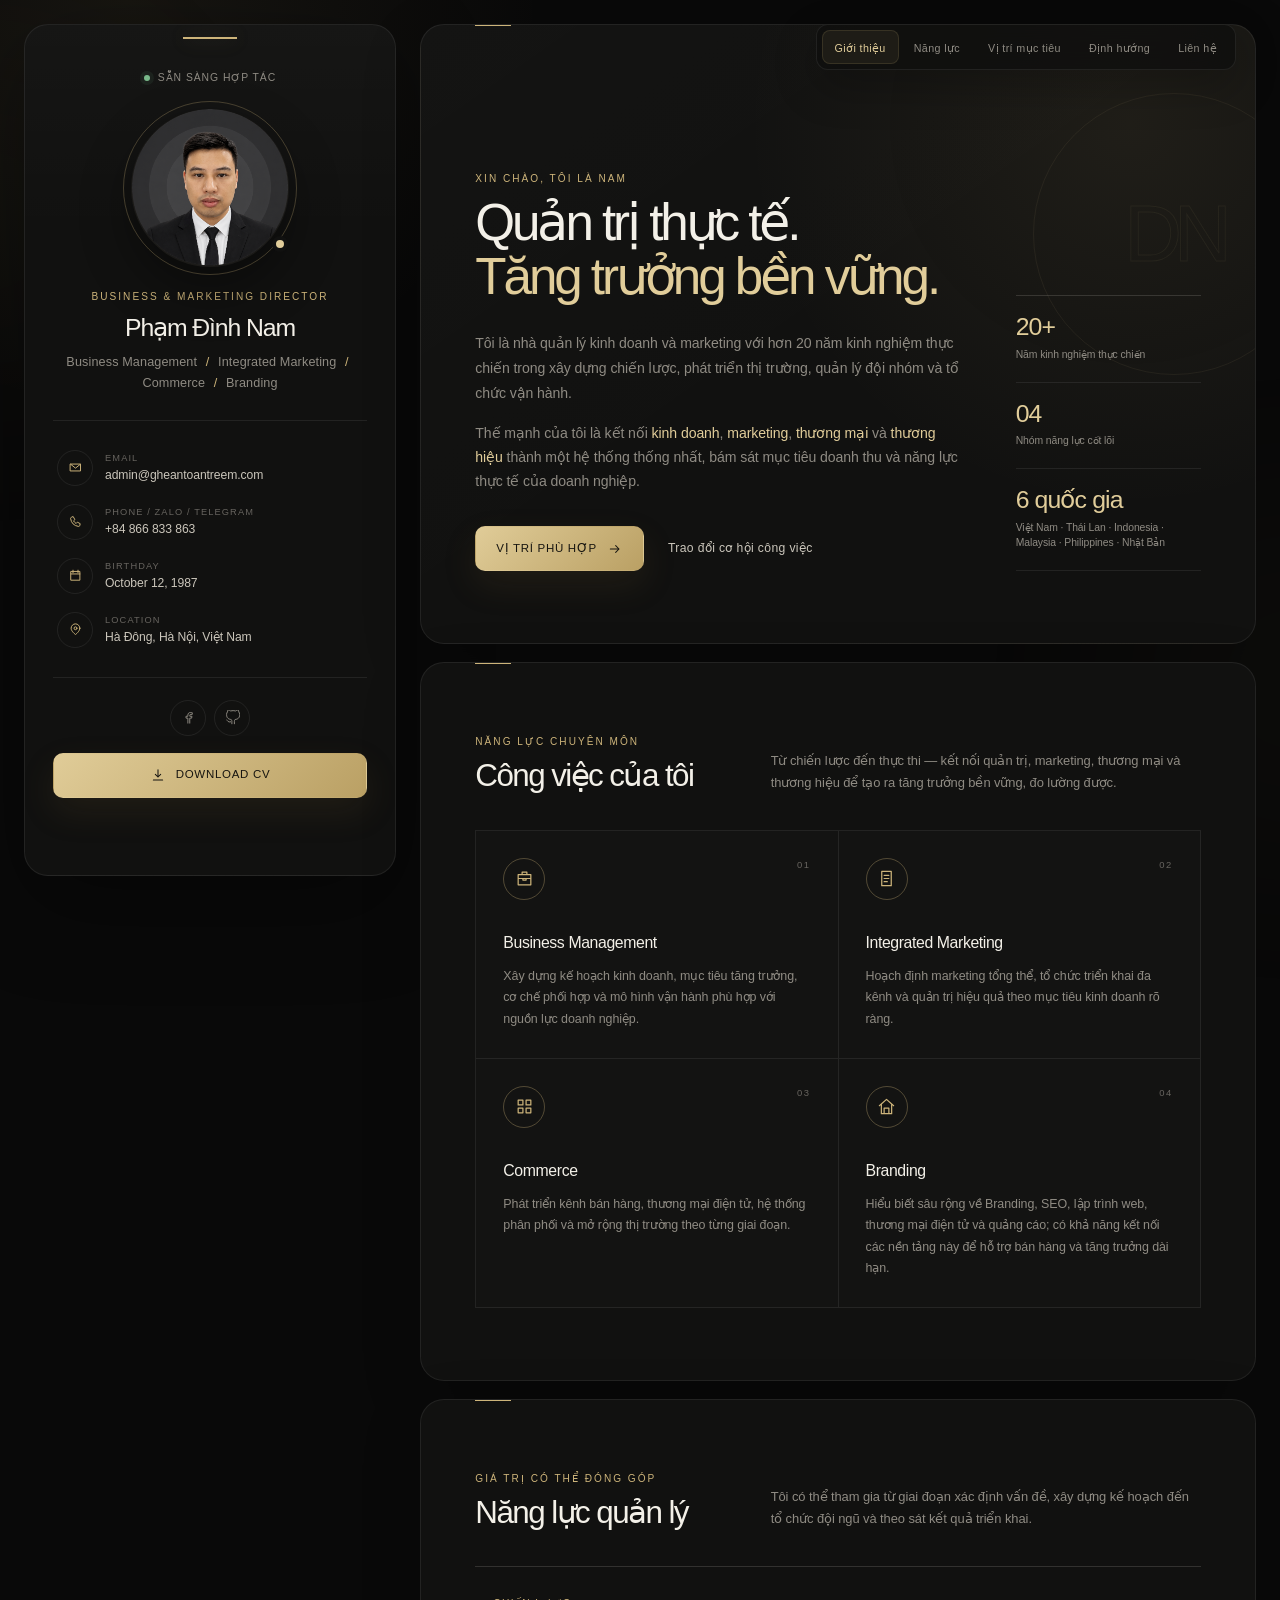
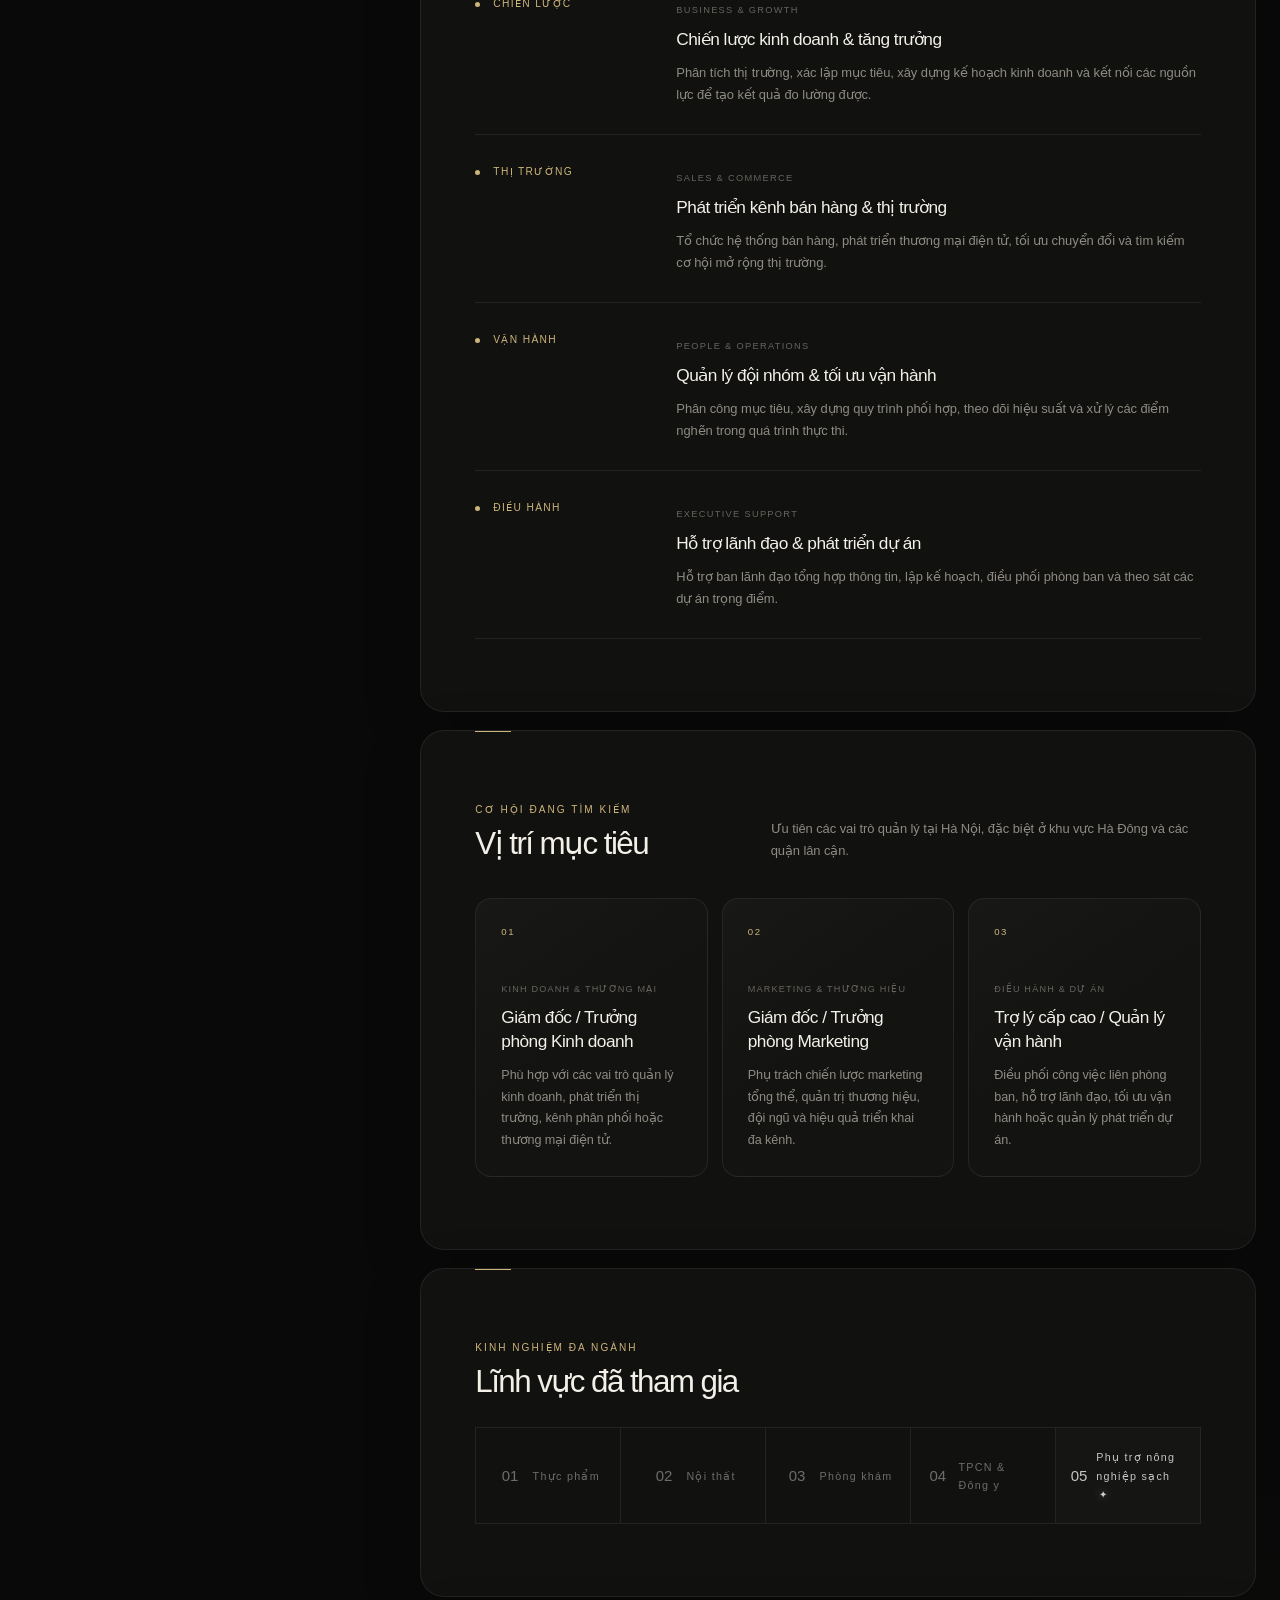
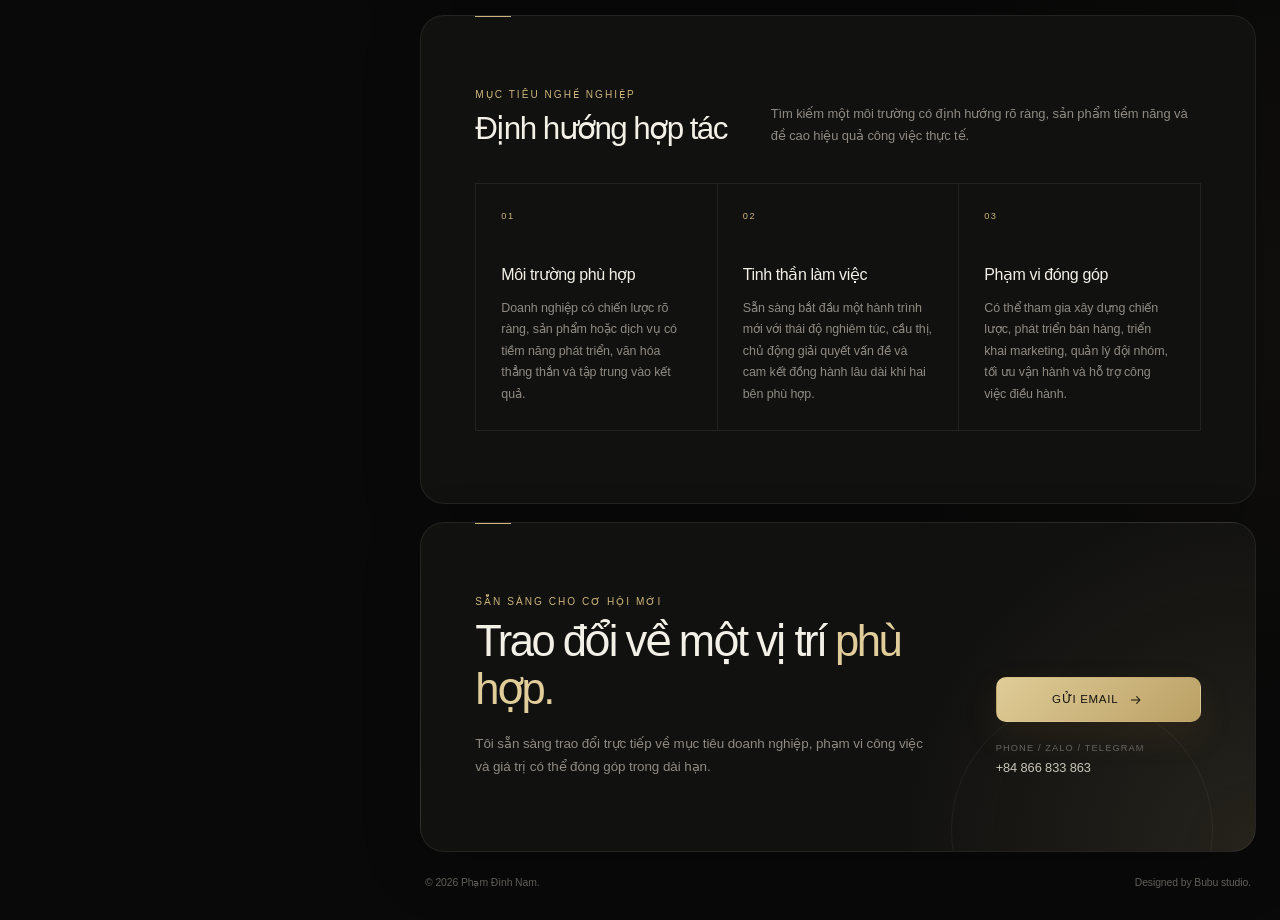
==== commit 9ef2acd4: "Expand digital marketing expertise" ====
--- a/index.html
+++ b/index.html
@@ -75,7 +75,7 @@
           <a href="https://www.facebook.com/vsekya1460" target="_blank" rel="noreferrer" aria-label="Facebook">
             <svg><use href="#icon-facebook"></use></svg>
           </a>
-          <a href="https://github.com/" target="_blank" rel="noreferrer" aria-label="GitHub">
+          <a href="https://namphamdinh.github.io/phamdinhnam.github.io/" target="_blank" rel="noreferrer" aria-label="CV online trên GitHub Pages">
             <svg><use href="#icon-github"></use></svg>
           </a>
         </div>
@@ -144,7 +144,7 @@
             <span class="service-number">04</span>
             <div class="service-icon"><svg><use href="#icon-home"></use></svg></div>
             <h3>Branding</h3>
-            <p>Xây dựng định vị, chiến lược thương hiệu và hệ thống truyền thông nhất quán, có khả năng hỗ trợ bán hàng dài hạn.</p>
+            <p>Hiểu biết sâu rộng về Branding, SEO, lập trình web, thương mại điện tử và quảng cáo; có khả năng kết nối các nền tảng này để hỗ trợ bán hàng và tăng trưởng dài hạn.</p>
           </article>
         </div>
       </section>
